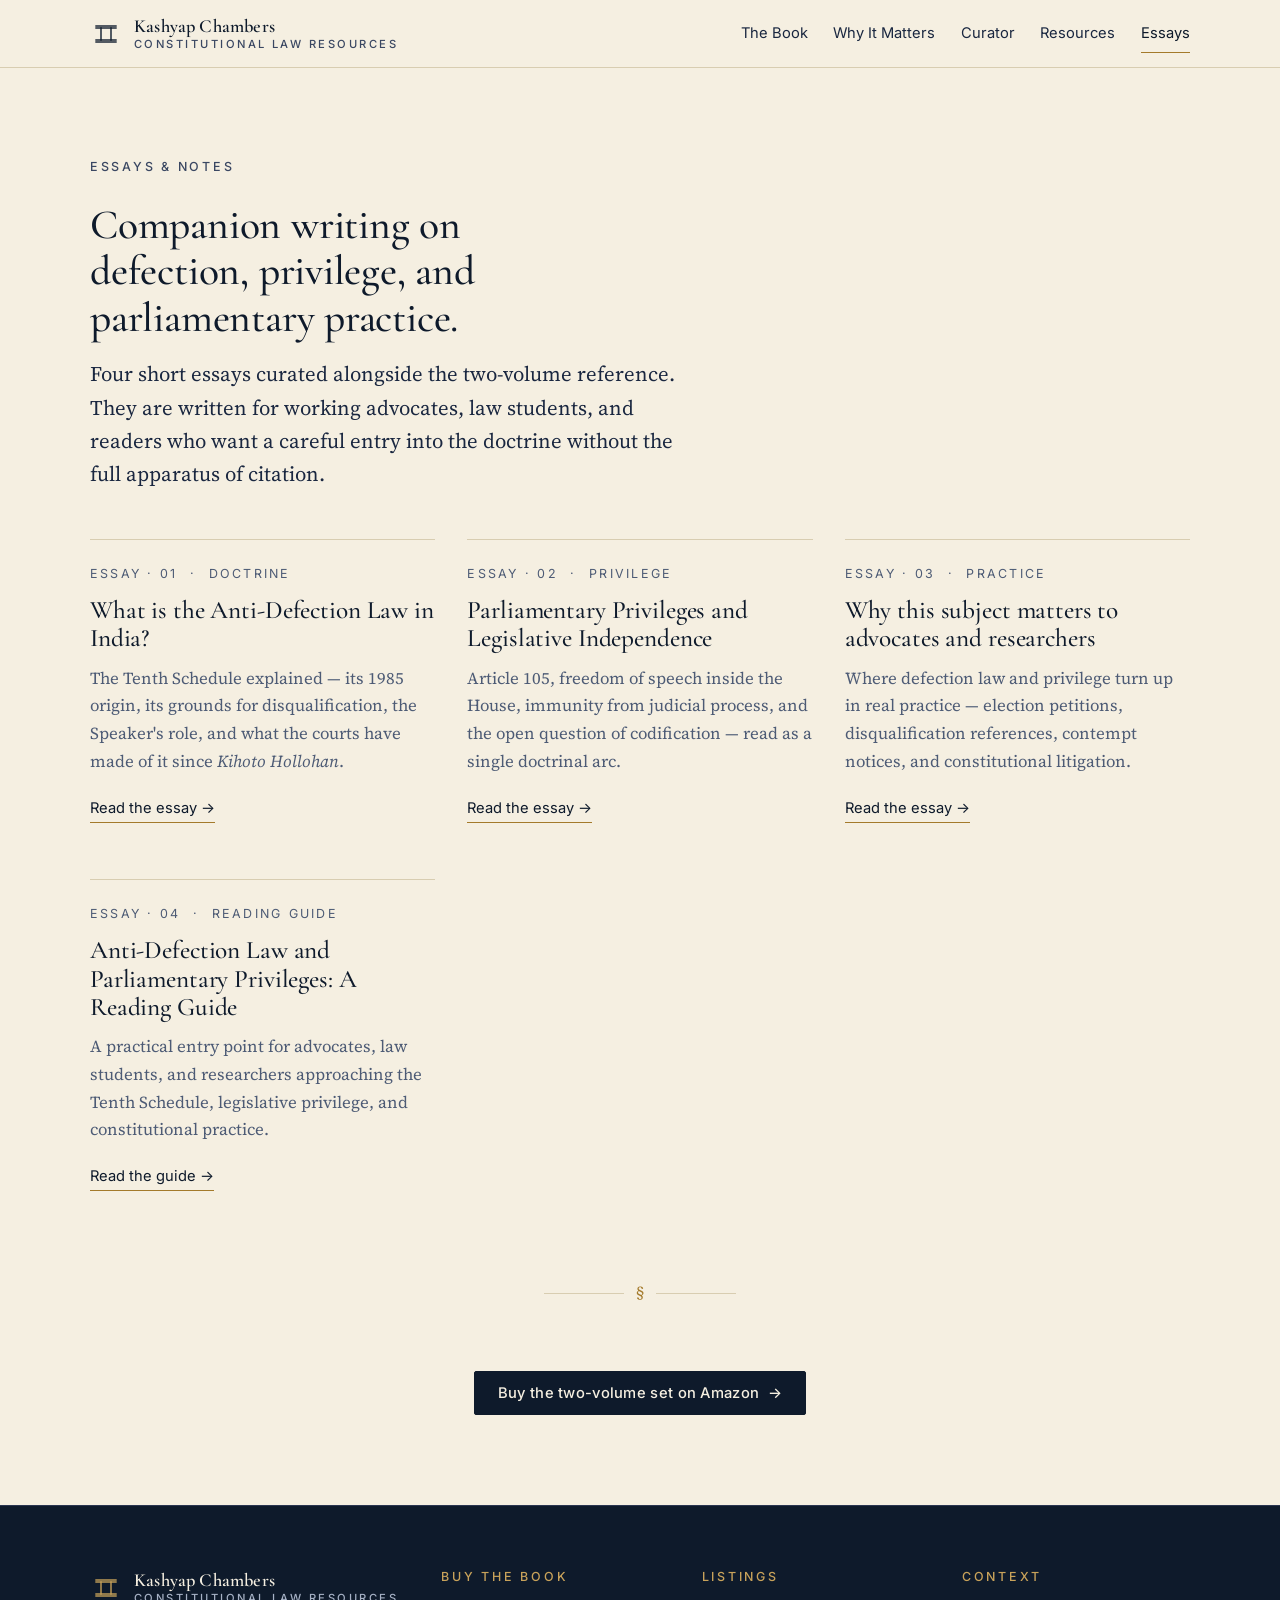
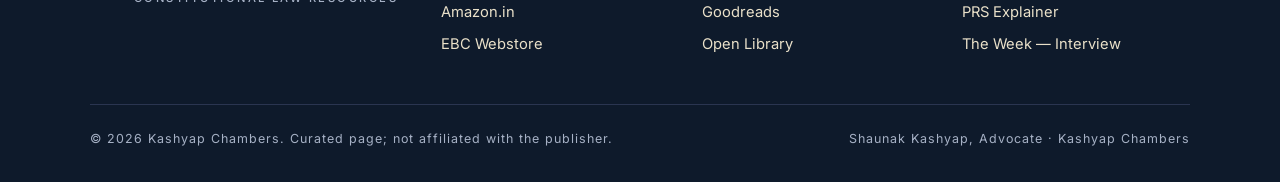
==== blog/index.html @ df6960db "Publish anti-defection law microsite" ====
<!doctype html>
<html lang="en">
<head>
  <meta charset="utf-8" />
  <meta name="viewport" content="width=device-width, initial-scale=1" />
  <title>Essays on Anti-Defection Law and Parliamentary Privileges — Kashyap Chambers</title>
  <meta name="description" content="Short essays curated by Shaunak Kashyap, Advocate, on the Tenth Schedule, parliamentary privileges, and why this subject matters to constitutional-law advocates and researchers in India." />
  <meta name="keywords" content="Anti-Defection Law, Tenth Schedule, parliamentary privileges, Shaunak Kashyap, Kashyap Chambers, constitutional law India, election law India" />
  <link rel="canonical" href="./index.html" />
  <meta property="og:title" content="Essays on Anti-Defection Law and Parliamentary Privileges" />
  <meta property="og:description" content="Curated essays on the Tenth Schedule and parliamentary privileges by Shaunak Kashyap, Advocate." />
  <meta property="og:image" content="../images/book-volumes.png" />
  <meta property="og:type" content="website" />

  <link rel="icon" type="image/svg+xml" href="../images/favicon.svg" />
  <link rel="preconnect" href="https://fonts.googleapis.com" />
  <link rel="preconnect" href="https://fonts.gstatic.com" crossorigin />
  <link href="https://fonts.googleapis.com/css2?family=Cormorant+Garamond:ital,wght@0,400;0,500;0,600;1,400;1,500&family=Source+Serif+4:ital,opsz,wght@0,8..60,400;0,8..60,600;1,8..60,400&family=Inter:wght@400;500;600&display=swap" rel="stylesheet" />
  <link rel="stylesheet" href="../css/styles.css" />
</head>
<body>

<header class="site-header">
  <div class="container site-header__inner">
    <a href="../index.html" class="brand" aria-label="Kashyap Chambers home">
      <svg class="brand__mark" viewBox="0 0 32 32" aria-hidden="true">
        <g stroke="currentColor" stroke-width="1.4" fill="none" stroke-linecap="square">
          <line x1="6" y1="9" x2="26" y2="9"/><line x1="6" y1="11" x2="26" y2="11"/>
          <line x1="11" y1="11" x2="11" y2="23"/><line x1="21" y1="11" x2="21" y2="23"/>
          <line x1="6" y1="23" x2="26" y2="23"/><line x1="6" y1="25" x2="26" y2="25"/>
        </g>
      </svg>
      <span class="brand__text">Kashyap Chambers<span>Constitutional Law Resources</span></span>
    </a>
    <nav class="nav" aria-label="Primary">
      <a href="../index.html#the-book">The Book</a>
      <a href="../index.html#why-it-matters">Why It Matters</a>
      <a href="../index.html#curator">Curator</a>
      <a href="../index.html#resources">Resources</a>
      <a href="./index.html" class="is-active">Essays</a>
    </nav>
  </div>
</header>

<main>
  <section>
    <div class="container">
      <p class="eyebrow eyebrow--ink">Essays &amp; Notes</p>
      <h1 style="font-size:var(--text-2xl);max-width:22ch">Companion writing on defection, privilege, and parliamentary practice.</h1>
      <p class="lede" style="margin-top:var(--sp-4)">
        Four short essays curated alongside the two-volume reference. They are written for working advocates, law students, and readers who want a careful entry into the doctrine without the full apparatus of citation.
      </p>

      <div class="blog-index">
        <article class="post-card">
          <p class="post-card__meta">Essay · 01 &nbsp;·&nbsp; Doctrine</p>
          <h3><a href="./anti-defection-law-india.html">What is the Anti-Defection Law in India?</a></h3>
          <p>The Tenth Schedule explained — its 1985 origin, its grounds for disqualification, the Speaker's role, and what the courts have made of it since <em>Kihoto Hollohan</em>.</p>
          <a class="read-more" href="./anti-defection-law-india.html">Read the essay →</a>
        </article>
        <article class="post-card">
          <p class="post-card__meta">Essay · 02 &nbsp;·&nbsp; Privilege</p>
          <h3><a href="./parliamentary-privileges-legislative-independence.html">Parliamentary Privileges and Legislative Independence</a></h3>
          <p>Article 105, freedom of speech inside the House, immunity from judicial process, and the open question of codification — read as a single doctrinal arc.</p>
          <a class="read-more" href="./parliamentary-privileges-legislative-independence.html">Read the essay →</a>
        </article>
        <article class="post-card">
          <p class="post-card__meta">Essay · 03 &nbsp;·&nbsp; Practice</p>
          <h3><a href="./why-this-matters-to-advocates.html">Why this subject matters to advocates and researchers</a></h3>
          <p>Where defection law and privilege turn up in real practice — election petitions, disqualification references, contempt notices, and constitutional litigation.</p>
          <a class="read-more" href="./why-this-matters-to-advocates.html">Read the essay →</a>
        </article>
        <article class="post-card">
          <p class="post-card__meta">Essay · 04 &nbsp;·&nbsp; Reading guide</p>
          <h3><a href="./reading-guide.html">Anti-Defection Law and Parliamentary Privileges: A Reading Guide</a></h3>
          <p>A practical entry point for advocates, law students, and researchers approaching the Tenth Schedule, legislative privilege, and constitutional practice.</p>
          <a class="read-more" href="./reading-guide.html">Read the guide →</a>
        </article>
      </div>

      <div class="ornament" aria-hidden="true">§</div>

      <div class="text-center">
        <a class="btn btn--primary" href="https://www.amazon.in/Anti-Defection-Law-Parliamentary-Privileges-vols/dp/8195609961" rel="noopener" target="_blank">
          Buy the two-volume set on Amazon
          <span class="arrow" aria-hidden="true">→</span>
        </a>
      </div>
    </div>
  </section>
</main>

<footer class="site-footer">
  <div class="container">
    <div class="footer-grid">
      <div>
        <a href="../index.html" class="brand" style="color:var(--parchment);margin-bottom:var(--sp-4)">
          <svg class="brand__mark" viewBox="0 0 32 32" aria-hidden="true" style="color:var(--gold-soft)">
            <g stroke="currentColor" stroke-width="1.4" fill="none" stroke-linecap="square">
              <line x1="6" y1="9" x2="26" y2="9"/><line x1="6" y1="11" x2="26" y2="11"/>
              <line x1="11" y1="11" x2="11" y2="23"/><line x1="21" y1="11" x2="21" y2="23"/>
              <line x1="6" y1="23" x2="26" y2="23"/><line x1="6" y1="25" x2="26" y2="25"/>
            </g>
          </svg>
          <span class="brand__text" style="color:var(--parchment)">Kashyap Chambers<span style="color:var(--text-on-ink-mute)">Constitutional Law Resources</span></span>
        </a>
      </div>
      <div>
        <h4>Buy the Book</h4>
        <ul>
          <li><a href="https://www.amazon.in/Anti-Defection-Law-Parliamentary-Privileges-vols/dp/8195609961" rel="noopener" target="_blank">Amazon.in</a></li>
          <li><a href="https://www.ebcwebstore.com/product/anti-defection-law-and-parliamentary-privileges-by-subhash-c-kashyap-4th-edition?products_id=99106869" rel="noopener" target="_blank">EBC Webstore</a></li>
        </ul>
      </div>
      <div>
        <h4>Listings</h4>
        <ul>
          <li><a href="https://www.goodreads.com/book/show/1990302.Anti_Defection_Law_And_Parliamentary_Privileges" rel="noopener" target="_blank">Goodreads</a></li>
          <li><a href="https://openlibrary.org/works/OL1075206W/Anti-defection_law_and_Parliamentary_privileges" rel="noopener" target="_blank">Open Library</a></li>
        </ul>
      </div>
      <div>
        <h4>Context</h4>
        <ul>
          <li><a href="https://prsindia.org/theprsblog/the-anti-defection-law-explained?page=269&amp;per-page=1" rel="noopener" target="_blank">PRS Explainer</a></li>
          <li><a href="https://www.theweek.in/theweek/cover/2024/09/28/lok-sabha-former-secretary-general-subhash-c-kashyap-interview.html" rel="noopener" target="_blank">The Week — Interview</a></li>
        </ul>
      </div>
    </div>
    <div class="site-footer__bottom">
      <div>© <span id="year">2025</span> Kashyap Chambers. Curated page; not affiliated with the publisher.</div>
      <div>Shaunak Kashyap, Advocate · Kashyap Chambers</div>
    </div>
  </div>
</footer>

<script>document.getElementById('year').textContent = new Date().getFullYear();</script>

</body>
</html>
---- css/styles.css ----
/* ============================================================
   Anti-Defection Law & Parliamentary Privileges — Book Site
   Visual direction: constitutional scholarship.
   Deep ink, parchment, restrained gold and maroon.
   ============================================================ */

:root {
  /* Palette */
  --ink: #0e1a2b;            /* deep navy / ink */
  --ink-soft: #1a2740;
  --ink-mute: #3a4762;
  --parchment: #f5efe1;      /* warm ivory */
  --parchment-50: #faf6ec;
  --parchment-100: #efe7d2;
  --rule: #d8cdb1;            /* hairline divider on parchment */
  --rule-dark: #2a3550;       /* hairline on ink */
  --gold: #a47a2b;            /* restrained, oxidized gold */
  --gold-soft: #c8a25a;
  --maroon: #6e1f2a;          /* accent for rare emphasis */
  --text: #15233a;
  --text-mute: #4d5b75;
  --text-on-ink: #e9e0c9;
  --text-on-ink-mute: #a6b1c5;

  /* Type */
  --font-display: "Cormorant Garamond", "EB Garamond", Georgia, "Times New Roman", serif;
  --font-serif: "Source Serif 4", "Source Serif Pro", Georgia, "Times New Roman", serif;
  --font-sans: "Inter", "Helvetica Neue", Arial, sans-serif;

  --text-xs: 0.78rem;
  --text-sm: 0.92rem;
  --text-base: 1.05rem;
  --text-lg: 1.2rem;
  --text-xl: clamp(1.4rem, 1.1rem + 1vw, 1.9rem);
  --text-2xl: clamp(1.8rem, 1.3rem + 1.8vw, 2.6rem);
  --text-hero: clamp(2.4rem, 1.8rem + 3.6vw, 4.6rem);

  /* Spacing */
  --sp-1: 0.25rem;
  --sp-2: 0.5rem;
  --sp-3: 0.75rem;
  --sp-4: 1rem;
  --sp-6: 1.5rem;
  --sp-8: 2rem;
  --sp-12: 3rem;
  --sp-16: 4rem;
  --sp-24: 6rem;
  --sp-32: 8rem;

  --measure: 62ch;
  --content-w: 1180px;
  --narrow-w: 720px;
}

/* Reset */
*, *::before, *::after { box-sizing: border-box; }
html { -webkit-text-size-adjust: 100%; scroll-behavior: smooth; }
body {
  margin: 0;
  font-family: var(--font-serif);
  font-size: var(--text-base);
  line-height: 1.65;
  color: var(--text);
  background: var(--parchment);
  -webkit-font-smoothing: antialiased;
  text-rendering: optimizeLegibility;
}
img, svg { max-width: 100%; display: block; }
a { color: inherit; text-decoration: none; }
a:focus-visible, button:focus-visible {
  outline: 2px solid var(--gold);
  outline-offset: 3px;
  border-radius: 2px;
}

/* Container */
.container {
  width: 100%;
  max-width: var(--content-w);
  margin-inline: auto;
  padding-inline: clamp(1.25rem, 4vw, 2.5rem);
}
.container--narrow { max-width: var(--narrow-w); }

/* Section spacing */
section { padding-block: clamp(3.5rem, 7vw, 6.5rem); }

/* Typography */
h1, h2, h3, h4 {
  font-family: var(--font-display);
  font-weight: 500;
  color: var(--ink);
  letter-spacing: -0.005em;
  line-height: 1.12;
  margin: 0 0 var(--sp-4);
}
h1 { font-size: var(--text-hero); font-weight: 500; }
h2 { font-size: var(--text-2xl); }
h3 { font-size: var(--text-xl); }
h4 { font-size: var(--text-lg); font-family: var(--font-serif); font-weight: 600; }
p { margin: 0 0 var(--sp-4); }
p + p { margin-top: 0; }

.eyebrow {
  font-family: var(--font-sans);
  font-size: var(--text-xs);
  letter-spacing: 0.22em;
  text-transform: uppercase;
  color: var(--gold);
  font-weight: 500;
  margin: 0 0 var(--sp-6);
}
.eyebrow--ink { color: var(--ink-mute); }
.eyebrow--on-ink { color: var(--gold-soft); }

.lede {
  font-family: var(--font-serif);
  font-size: clamp(1.1rem, 0.95rem + 0.5vw, 1.3rem);
  line-height: 1.6;
  color: var(--ink-soft);
  max-width: 60ch;
}

.rule {
  border: 0;
  border-top: 1px solid var(--rule);
  margin: var(--sp-12) 0;
}

/* Header */
.site-header {
  position: sticky;
  top: 0;
  z-index: 50;
  background: rgba(245, 239, 225, 0.92);
  backdrop-filter: blur(10px);
  -webkit-backdrop-filter: blur(10px);
  border-bottom: 1px solid var(--rule);
}
.site-header__inner {
  display: flex;
  align-items: center;
  justify-content: space-between;
  gap: var(--sp-6);
  padding-block: var(--sp-4);
}
.brand {
  display: flex;
  align-items: center;
  gap: var(--sp-3);
  color: var(--ink);
}
.brand__mark {
  width: 32px;
  height: 32px;
  color: var(--ink);
  flex: none;
}
.brand__text {
  font-family: var(--font-display);
  font-size: 1.15rem;
  font-weight: 600;
  letter-spacing: 0.01em;
  line-height: 1.1;
}
.brand__text span {
  display: block;
  font-family: var(--font-sans);
  font-size: 0.7rem;
  letter-spacing: 0.22em;
  text-transform: uppercase;
  color: var(--ink-mute);
  font-weight: 500;
  margin-top: 2px;
}
.nav {
  display: flex;
  gap: clamp(0.75rem, 2vw, 1.75rem);
  font-family: var(--font-sans);
  font-size: var(--text-sm);
  align-items: center;
}
.nav a {
  color: var(--ink-soft);
  position: relative;
  padding-block: 4px;
  transition: color 0.2s ease;
}
.nav a:hover { color: var(--ink); }
.nav a.is-active { color: var(--ink); }
.nav a.is-active::after {
  content: "";
  position: absolute;
  left: 0; right: 0; bottom: -4px;
  height: 1px;
  background: var(--gold);
}
@media (max-width: 640px) {
  .nav { display: none; }
  .nav--mobile { display: flex; flex-wrap: wrap; gap: 0.75rem 1.25rem; }
}

/* Buttons */
.btn {
  display: inline-flex;
  align-items: center;
  gap: 0.55rem;
  font-family: var(--font-sans);
  font-size: var(--text-sm);
  font-weight: 500;
  letter-spacing: 0.02em;
  padding: 0.85rem 1.4rem;
  border: 1px solid transparent;
  border-radius: 2px;
  cursor: pointer;
  transition: background 0.2s ease, color 0.2s ease, border-color 0.2s ease, transform 0.2s ease;
  text-decoration: none;
  line-height: 1;
}
.btn--primary {
  background: var(--ink);
  color: var(--parchment);
  border-color: var(--ink);
}
.btn--primary:hover { background: var(--maroon); border-color: var(--maroon); }
.btn--ghost {
  background: transparent;
  color: var(--ink);
  border-color: var(--ink);
}
.btn--ghost:hover { background: var(--ink); color: var(--parchment); }
.btn--on-ink { background: var(--gold); color: var(--ink); border-color: var(--gold); }
.btn--on-ink:hover { background: var(--gold-soft); border-color: var(--gold-soft); }
.btn .arrow { transition: transform 0.2s ease; }
.btn:hover .arrow { transform: translateX(3px); }

/* Hero */
.hero {
  position: relative;
  background: var(--ink);
  color: var(--text-on-ink);
  overflow: hidden;
  padding-block: clamp(4rem, 9vw, 7.5rem);
  border-bottom: 1px solid var(--rule-dark);
}
.hero__image {
  position: absolute;
  inset: 0;
  background: url('../images/hero-library.png') center/cover no-repeat;
  opacity: 0.32;
  filter: saturate(0.85);
}
.hero__image::after {
  content: "";
  position: absolute;
  inset: 0;
  background: linear-gradient(90deg, rgba(14,26,43,0.92) 0%, rgba(14,26,43,0.7) 55%, rgba(14,26,43,0.55) 100%);
}
.hero__inner {
  position: relative;
  display: grid;
  grid-template-columns: minmax(0, 1.4fr) minmax(0, 1fr);
  gap: clamp(2rem, 5vw, 4rem);
  align-items: center;
}
@media (max-width: 880px) {
  .hero__inner { grid-template-columns: 1fr; }
}
.hero h1 {
  color: var(--parchment);
  font-weight: 500;
  letter-spacing: -0.01em;
}
.hero h1 em {
  font-style: italic;
  color: var(--gold-soft);
  font-weight: 400;
}
.hero__subtitle {
  font-family: var(--font-sans);
  font-size: var(--text-sm);
  letter-spacing: 0.22em;
  text-transform: uppercase;
  color: var(--gold-soft);
  margin: 0 0 var(--sp-6);
}
.hero__lede {
  color: var(--text-on-ink);
  font-size: clamp(1.05rem, 0.95rem + 0.4vw, 1.2rem);
  line-height: 1.6;
  max-width: 56ch;
  margin: 0 0 var(--sp-8);
}
.hero__meta {
  display: flex;
  flex-wrap: wrap;
  gap: var(--sp-6);
  margin-top: var(--sp-8);
  padding-top: var(--sp-6);
  border-top: 1px solid var(--rule-dark);
  font-family: var(--font-sans);
  font-size: var(--text-xs);
  letter-spacing: 0.12em;
  text-transform: uppercase;
  color: var(--text-on-ink-mute);
}
.hero__meta div span {
  display: block;
  color: var(--gold-soft);
  font-size: 0.68rem;
  letter-spacing: 0.2em;
  margin-bottom: 4px;
}
.hero__ctas { display: flex; flex-wrap: wrap; gap: var(--sp-3); }

.hero__visual {
  position: relative;
  aspect-ratio: 3/4;
  max-width: 360px;
  margin-inline: auto;
}
.hero__visual img {
  width: 100%;
  height: 100%;
  object-fit: cover;
  border: 1px solid rgba(200, 162, 90, 0.25);
  box-shadow: 0 30px 80px -20px rgba(0,0,0,0.6);
}
.hero__badge {
  position: absolute;
  top: -14px;
  left: -14px;
  background: var(--gold);
  color: var(--ink);
  font-family: var(--font-sans);
  font-size: 0.7rem;
  letter-spacing: 0.22em;
  text-transform: uppercase;
  padding: 8px 14px;
  font-weight: 600;
}

/* Two-column blocks */
.split {
  display: grid;
  grid-template-columns: 1fr 1fr;
  gap: clamp(2rem, 5vw, 4.5rem);
  align-items: start;
}
@media (max-width: 820px) {
  .split { grid-template-columns: 1fr; }
}
.split--reverse > :first-child { order: 2; }
@media (max-width: 820px) {
  .split--reverse > :first-child { order: 0; }
}

/* Why-it-matters */
.matters {
  background: var(--parchment-50);
  border-block: 1px solid var(--rule);
}
.cards-3 {
  display: grid;
  grid-template-columns: repeat(3, 1fr);
  gap: var(--sp-8);
  margin-top: var(--sp-12);
}
@media (max-width: 820px) {
  .cards-3 { grid-template-columns: 1fr; gap: var(--sp-6); }
}
.card {
  background: var(--parchment);
  border: 1px solid var(--rule);
  padding: clamp(1.5rem, 3vw, 2rem);
  display: flex;
  flex-direction: column;
  gap: var(--sp-3);
  transition: transform 0.25s ease, box-shadow 0.25s ease;
}
.card:hover {
  transform: translateY(-3px);
  box-shadow: 0 18px 40px -22px rgba(14,26,43,0.35);
}
.card__num {
  font-family: var(--font-display);
  font-size: 2rem;
  color: var(--gold);
  font-style: italic;
  line-height: 1;
}
.card h3 { margin: 0; font-size: 1.3rem; }
.card p { color: var(--text-mute); margin: 0; }

/* Profile */
.profile {
  background: var(--ink);
  color: var(--text-on-ink);
}
.profile h2 { color: var(--parchment); }
.profile h3 { color: var(--parchment); }
.profile p { color: var(--text-on-ink); }
.profile__image {
  position: relative;
  aspect-ratio: 4/5;
  background: url('../images/chamber-detail.png') center/cover no-repeat;
  border: 1px solid rgba(200, 162, 90, 0.2);
}
.profile__list {
  list-style: none;
  margin: var(--sp-6) 0 0;
  padding: 0;
  display: grid;
  gap: var(--sp-4);
}
.profile__list li {
  display: grid;
  grid-template-columns: 100px 1fr;
  gap: var(--sp-4);
  padding-top: var(--sp-4);
  border-top: 1px solid var(--rule-dark);
  font-family: var(--font-sans);
  font-size: var(--text-sm);
}
.profile__list span {
  color: var(--gold-soft);
  font-size: var(--text-xs);
  letter-spacing: 0.18em;
  text-transform: uppercase;
}

/* Blog grid */
.blog-index {
  display: grid;
  grid-template-columns: repeat(3, 1fr);
  gap: var(--sp-8);
  margin-top: var(--sp-12);
}
@media (max-width: 880px) {
  .blog-index { grid-template-columns: 1fr; }
}
.post-card {
  display: flex;
  flex-direction: column;
  gap: var(--sp-3);
  padding: var(--sp-6) 0;
  border-top: 1px solid var(--rule);
  transition: transform 0.2s ease;
}
.post-card:hover { transform: translateY(-2px); }
.post-card__meta {
  font-family: var(--font-sans);
  font-size: var(--text-xs);
  letter-spacing: 0.18em;
  text-transform: uppercase;
  color: var(--ink-mute);
}
.post-card h3 {
  margin: 0;
  font-size: clamp(1.3rem, 1.1rem + 0.6vw, 1.6rem);
}
.post-card p { color: var(--text-mute); margin: 0; }
.post-card a.read-more {
  font-family: var(--font-sans);
  font-size: var(--text-sm);
  color: var(--ink);
  border-bottom: 1px solid var(--gold);
  align-self: flex-start;
  padding-bottom: 2px;
  margin-top: var(--sp-2);
}

/* Article body */
.article {
  padding-block: clamp(2.5rem, 6vw, 5rem);
}
.article__header {
  max-width: var(--narrow-w);
  margin-inline: auto;
  text-align: left;
  margin-bottom: var(--sp-12);
}
.article__meta {
  font-family: var(--font-sans);
  font-size: var(--text-xs);
  letter-spacing: 0.2em;
  text-transform: uppercase;
  color: var(--ink-mute);
  margin-bottom: var(--sp-6);
}
.article__body {
  max-width: var(--narrow-w);
  margin-inline: auto;
  font-size: 1.08rem;
  line-height: 1.75;
}
.article__body h2 {
  font-size: 1.6rem;
  margin-top: var(--sp-12);
}
.article__body h3 {
  font-size: 1.25rem;
  margin-top: var(--sp-8);
}
.article__body blockquote {
  margin: var(--sp-8) 0;
  padding-left: var(--sp-6);
  border-left: 2px solid var(--gold);
  font-family: var(--font-display);
  font-style: italic;
  font-size: 1.35rem;
  line-height: 1.4;
  color: var(--ink-soft);
}
.article__body ul { padding-left: 1.2rem; }
.article__body li { margin-bottom: 0.4rem; }
.article__body a {
  color: var(--ink);
  border-bottom: 1px solid var(--gold);
  padding-bottom: 1px;
}
.article__cta {
  margin: var(--sp-16) auto 0;
  max-width: var(--narrow-w);
  padding: var(--sp-8);
  background: var(--parchment-50);
  border: 1px solid var(--rule);
  text-align: center;
}
.article__cta h3 { margin: 0 0 var(--sp-3); }
.article__cta p { color: var(--text-mute); margin: 0 0 var(--sp-6); }

/* Footer */
.site-footer {
  background: var(--ink);
  color: var(--text-on-ink);
  padding-block: var(--sp-16) var(--sp-8);
  border-top: 1px solid var(--rule-dark);
}
.site-footer h4 {
  font-family: var(--font-sans);
  font-size: var(--text-xs);
  letter-spacing: 0.22em;
  text-transform: uppercase;
  color: var(--gold-soft);
  font-weight: 500;
  margin: 0 0 var(--sp-4);
}
.footer-grid {
  display: grid;
  grid-template-columns: 1.4fr 1fr 1fr 1fr;
  gap: var(--sp-8);
}
@media (max-width: 820px) {
  .footer-grid { grid-template-columns: 1fr 1fr; }
}
@media (max-width: 480px) {
  .footer-grid { grid-template-columns: 1fr; }
}
.site-footer ul { list-style: none; margin: 0; padding: 0; display: grid; gap: var(--sp-2); font-family: var(--font-sans); font-size: var(--text-sm); }
.site-footer a { color: var(--text-on-ink); border-bottom: 1px solid transparent; padding-bottom: 1px; transition: border-color 0.2s ease, color 0.2s ease; }
.site-footer a:hover { color: var(--gold-soft); border-bottom-color: var(--gold-soft); }
.site-footer__bottom {
  margin-top: var(--sp-12);
  padding-top: var(--sp-6);
  border-top: 1px solid var(--rule-dark);
  display: flex;
  flex-wrap: wrap;
  justify-content: space-between;
  gap: var(--sp-3);
  font-family: var(--font-sans);
  font-size: var(--text-xs);
  letter-spacing: 0.08em;
  color: var(--text-on-ink-mute);
}

/* Sources block on home */
.sources {
  background: var(--parchment-50);
}
.sources ol {
  margin: var(--sp-8) 0 0;
  padding: 0;
  list-style: none;
  counter-reset: src;
  display: grid;
  gap: var(--sp-4);
}
.sources li {
  counter-increment: src;
  padding-left: 3rem;
  position: relative;
  font-family: var(--font-sans);
  font-size: var(--text-sm);
  color: var(--text-mute);
  line-height: 1.55;
}
.sources li::before {
  content: counter(src, decimal-leading-zero);
  position: absolute;
  left: 0; top: 0;
  font-family: var(--font-display);
  font-style: italic;
  color: var(--gold);
  font-size: 1.1rem;
}
.sources a { color: var(--ink); border-bottom: 1px solid var(--rule); padding-bottom: 1px; }
.sources a:hover { border-bottom-color: var(--gold); }

/* Quote / pullquote */
.pullquote {
  font-family: var(--font-display);
  font-style: italic;
  font-size: clamp(1.4rem, 1.1rem + 1vw, 1.9rem);
  line-height: 1.35;
  color: var(--ink);
  max-width: 32ch;
  padding-left: var(--sp-6);
  border-left: 2px solid var(--gold);
}
.pullquote cite {
  display: block;
  margin-top: var(--sp-4);
  font-family: var(--font-sans);
  font-style: normal;
  font-size: var(--text-xs);
  letter-spacing: 0.2em;
  text-transform: uppercase;
  color: var(--ink-mute);
}

/* Decorative ornament */
.ornament {
  display: flex;
  align-items: center;
  justify-content: center;
  gap: var(--sp-3);
  margin: var(--sp-16) auto;
  color: var(--gold);
}
.ornament::before, .ornament::after {
  content: "";
  width: 80px;
  height: 1px;
  background: var(--rule);
}

/* Utility */
.text-center { text-align: center; }
.flow > * + * { margin-top: var(--sp-4); }
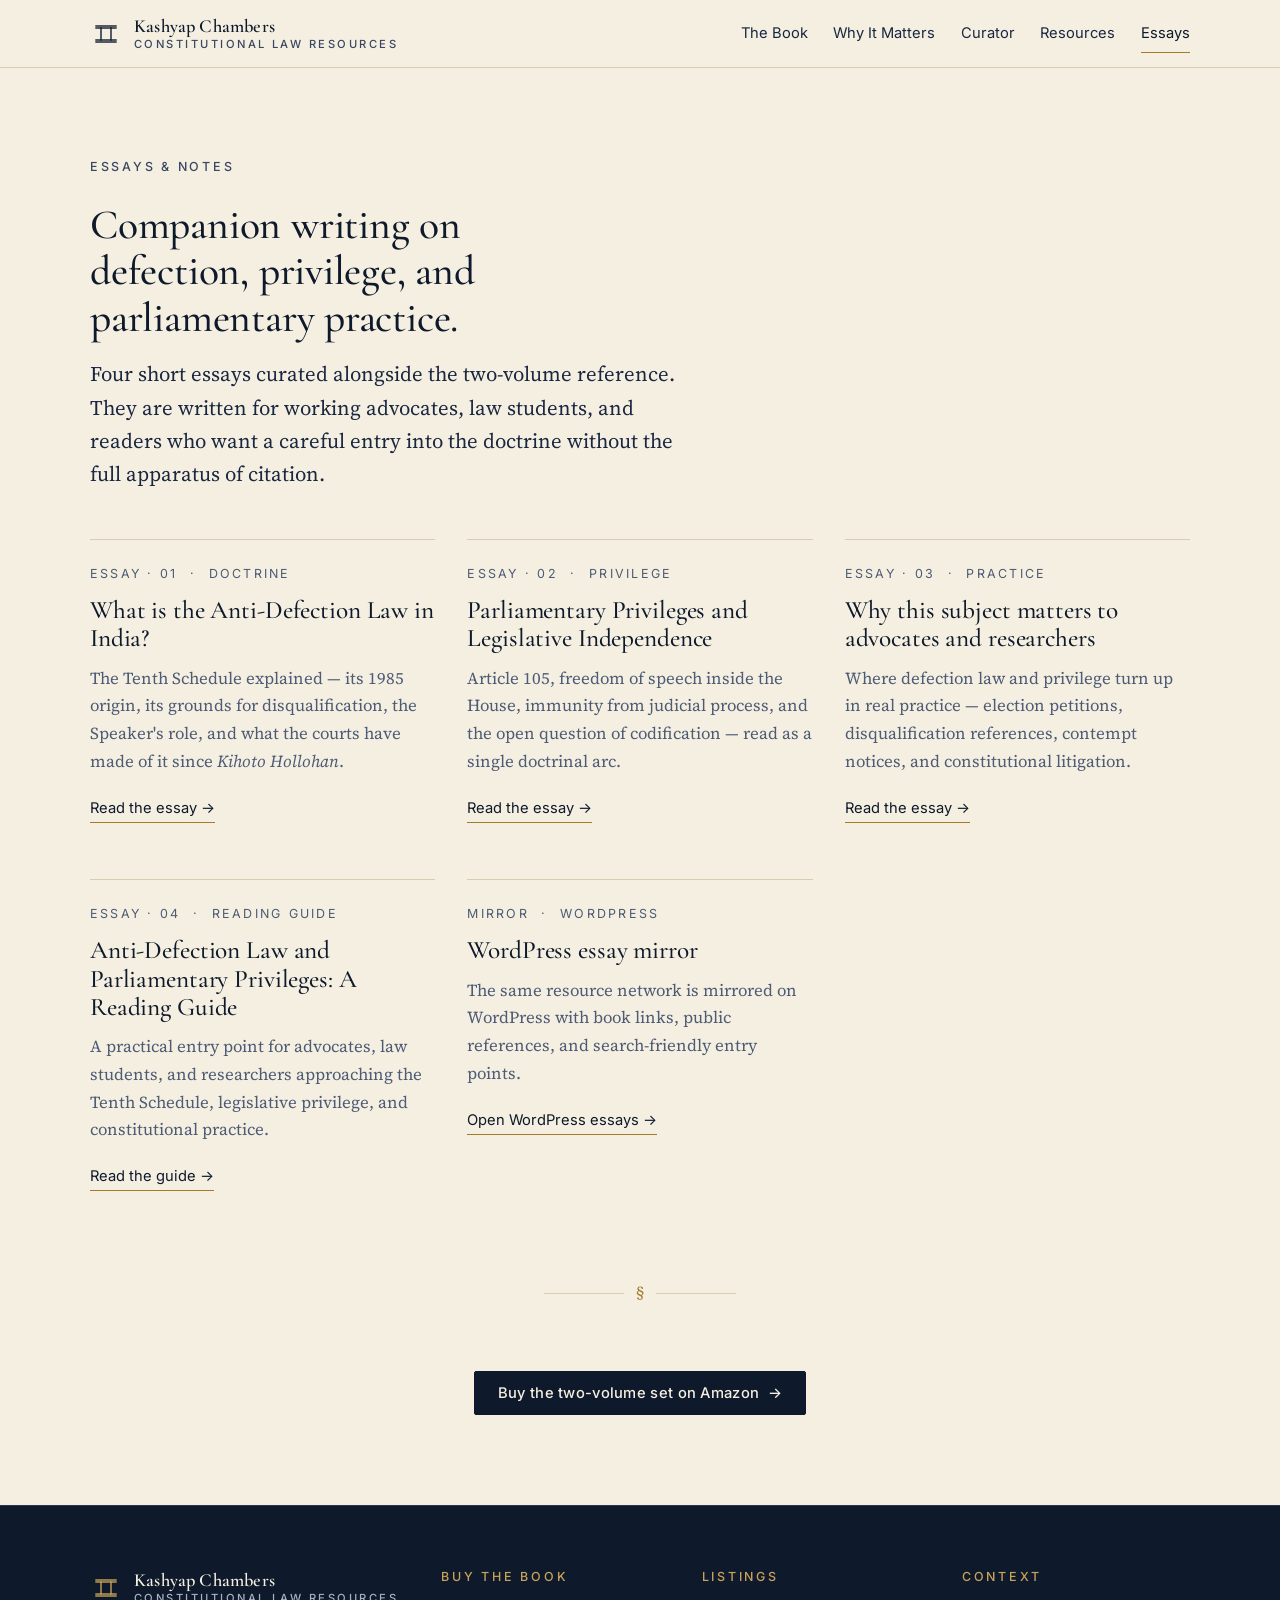
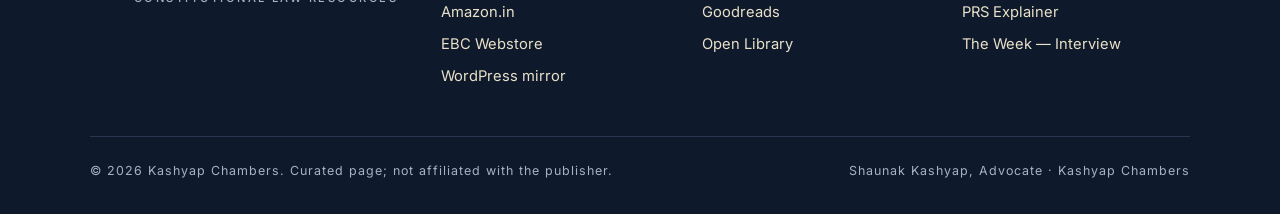
==== commit beec938e: "Add WordPress mirror backlinks" ====
--- a/blog/index.html
+++ b/blog/index.html
@@ -76,6 +76,12 @@
           <p>A practical entry point for advocates, law students, and researchers approaching the Tenth Schedule, legislative privilege, and constitutional practice.</p>
           <a class="read-more" href="./reading-guide.html">Read the guide →</a>
         </article>
+        <article class="post-card">
+          <p class="post-card__meta">Mirror &nbsp;·&nbsp; WordPress</p>
+          <h3><a href="https://shaunakkashyapadvocate.blog/essays/" rel="noopener" target="_blank">WordPress essay mirror</a></h3>
+          <p>The same resource network is mirrored on WordPress with book links, public references, and search-friendly entry points.</p>
+          <a class="read-more" href="https://shaunakkashyapadvocate.blog/essays/" rel="noopener" target="_blank">Open WordPress essays →</a>
+        </article>
       </div>
 
       <div class="ornament" aria-hidden="true">§</div>
@@ -110,6 +116,7 @@
         <ul>
           <li><a href="https://www.amazon.in/Anti-Defection-Law-Parliamentary-Privileges-vols/dp/8195609961" rel="noopener" target="_blank">Amazon.in</a></li>
           <li><a href="https://www.ebcwebstore.com/product/anti-defection-law-and-parliamentary-privileges-by-subhash-c-kashyap-4th-edition?products_id=99106869" rel="noopener" target="_blank">EBC Webstore</a></li>
+          <li><a href="https://shaunakkashyapadvocate.blog/" rel="noopener" target="_blank">WordPress mirror</a></li>
         </ul>
       </div>
       <div>
